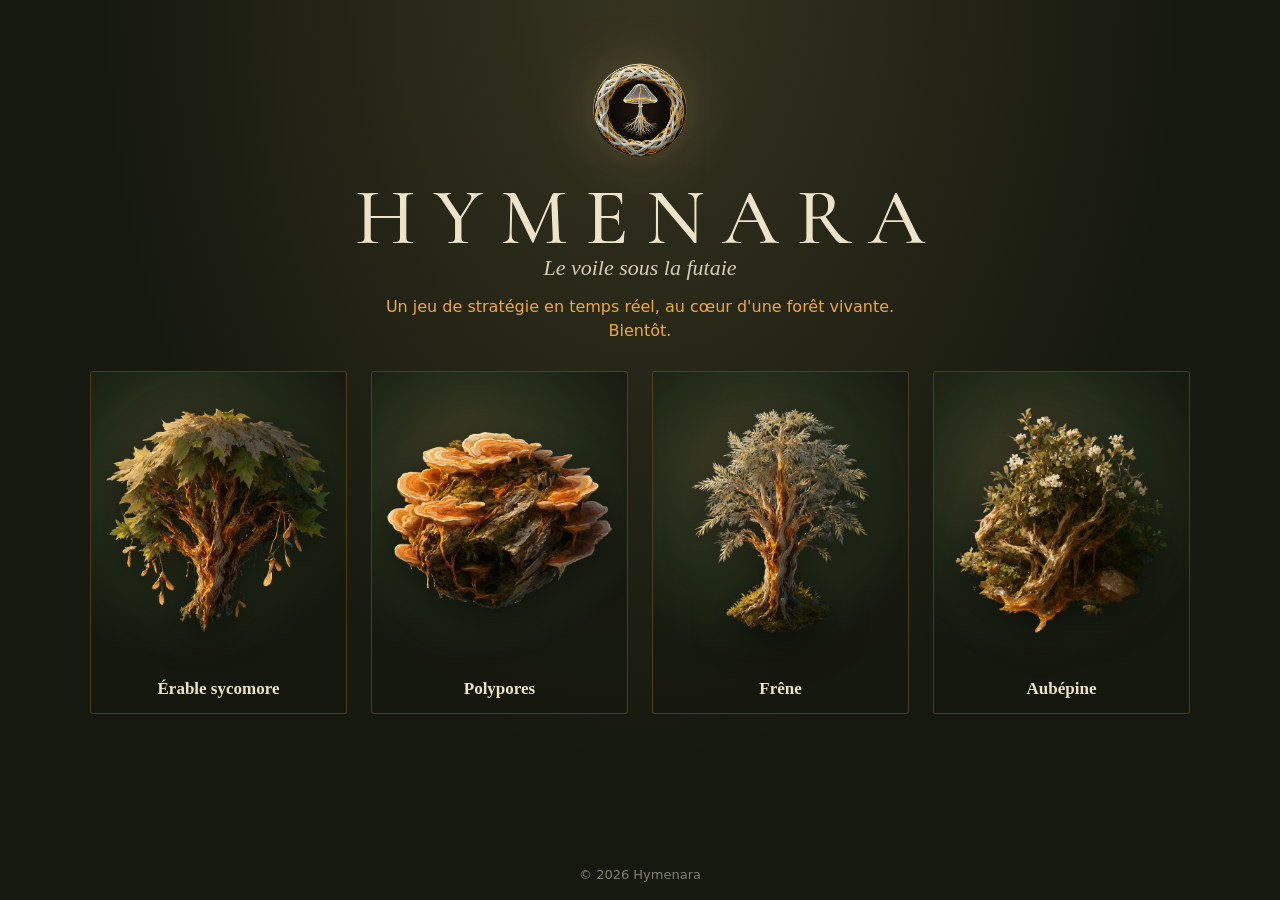
==== index.html @ d7a66ff8 "Page d'attente : 79d13f7" ====
<!doctype html><html lang="fr"><head><meta charset="utf-8" /><meta name="viewport" content="width=device-width, initial-scale=1" /><meta name="robots" content="noindex, nofollow" /><title>Hymenara</title><meta name="description" content="Hymenara, le voile sous la futaie. Bientôt." /><meta name="theme-color" content="#16190f" /><link rel="icon" type="image/png" href="favicon.png" /><link rel="apple-touch-icon" href="apple-touch-icon.png" /><link rel="stylesheet" href="style.css" /></head><body><main><img class="logo" src="sceau.webp" alt="" width="512" height="512" /><h1><img src="titre.svg" alt="Hymenara" /></h1><p class="tagline">Le voile sous la futaie</p><p class="pitch">Un jeu de stratégie en temps réel, au cœur d'une forêt vivante. Bientôt.</p><div class="cards" id="cards"></div></main><footer>© 2026 Hymenara</footer><script src="main.js" defer></script></body></html>
---- style.css ----
:root{--ombre:#16190f;--parchemin:#ede3c8;--ambre:#f0a83a;--carte:#16190fbf;--trait:#f0a83a40}*{box-sizing:border-box}html{color-scheme:dark}body{min-height:100vh;color:var(--parchemin);background:radial-gradient(ellipse at 50% 0%, #f6d58a24, transparent 60%), var(--ombre);flex-direction:column;margin:0;font:16px/1.5 system-ui,-apple-system,Segoe UI,sans-serif;display:flex}main{text-align:center;flex-direction:column;flex:1;align-items:center;gap:10px;padding:5vh 16px 32px;display:flex}.logo{filter:drop-shadow(0 0 28px #f6d58a33);width:clamp(88px,12vw,132px);height:auto}h1{margin:6px 0 0;line-height:0}h1 img{width:auto;max-width:100%;height:clamp(28px,5vw,50px)}.tagline{opacity:.88;margin:2px 0 0;font:italic 400 clamp(17px,2.2vw,22px)/1.2 Georgia,Times New Roman,serif}.pitch{max-width:34em;color:var(--ambre);margin:4px 0 18px}.cards{grid-template-columns:repeat(4,minmax(0,1fr));gap:24px;width:100%;max-width:1100px;display:grid}.card{aspect-ratio:3/4;perspective:1200px;cursor:pointer;color:inherit;font:inherit;background:0 0;border:0;padding:0;position:relative}.card:focus-visible{outline:2px solid var(--ambre);outline-offset:4px}.flip{transform-style:preserve-3d;transition:transform .9s cubic-bezier(.3,.1,.2,1);position:absolute;inset:0}.card.back .flip{transform:rotateY(180deg)}.face{backface-visibility:hidden;border:1px solid var(--trait);background:var(--carte);border-radius:3px;flex-direction:column;display:flex;position:absolute;inset:0;overflow:hidden}.face.b{transform:rotateY(180deg)}.face .img{background:radial-gradient(circle at 40% 35%,#f6d58a38,#34492a59 45%,#16190f00 75%);flex:1;place-items:center;display:grid}.face img{object-fit:contain;filter:drop-shadow(0 10px 18px #0000008c);width:88%;height:88%}.face .cap{padding:10px 14px 14px;font:600 17px/1.2 Georgia,serif}footer{text-align:center;opacity:.5;padding:16px;font-size:13px}@media (width<=900px){.cards{grid-template-columns:repeat(2,minmax(0,1fr));gap:16px}}@media (width<=380px){.cards{gap:10px}.face .cap{font-size:15px}}@media (prefers-reduced-motion:reduce){.flip{transition:none}.card.back .flip{transform:none}.face{backface-visibility:visible;transition:opacity .6s}.face.b{opacity:0;transform:none}.card.back .face.a{opacity:0}.card.back .face.b{opacity:1}}
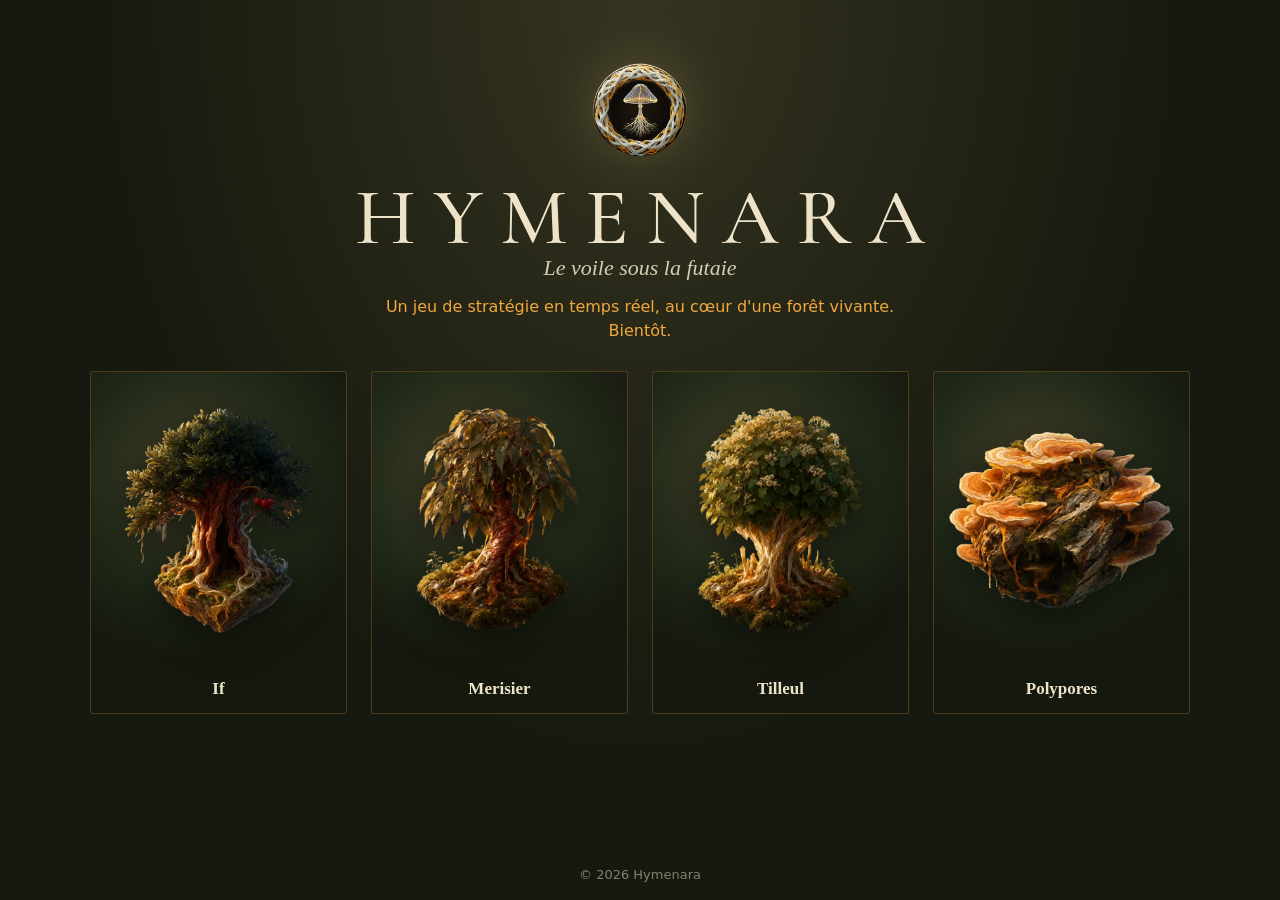
==== commit 2c759a68: "Page d'attente : 0affa9e" ====
--- a/index.html
+++ b/index.html
@@ -1 +1 @@
-<!doctype html><html lang="fr"><head><meta charset="utf-8" /><meta name="viewport" content="width=device-width, initial-scale=1" /><meta name="robots" content="noindex, nofollow" /><title>Hymenara</title><meta name="description" content="Hymenara, le voile sous la futaie. Bientôt." /><meta name="theme-color" content="#16190f" /><link rel="icon" type="image/png" href="favicon.png" /><link rel="apple-touch-icon" href="apple-touch-icon.png" /><link rel="stylesheet" href="style.css" /></head><body><main><img class="logo" src="sceau.webp" alt="" width="512" height="512" /><h1><img src="titre.svg" alt="Hymenara" /></h1><p class="tagline">Le voile sous la futaie</p><p class="pitch">Un jeu de stratégie en temps réel, au cœur d'une forêt vivante. Bientôt.</p><div class="cards" id="cards"></div></main><footer>© 2026 Hymenara</footer><script src="main.js" defer></script></body></html>+<!doctype html><html lang="fr"><head><meta charset="utf-8" /><meta name="viewport" content="width=device-width, initial-scale=1" /><meta name="robots" content="noindex, nofollow" /><title>Hymenara</title><meta name="description" content="Sous la futaie, un vieux cœur de bois choisit le voile qui portera la forêt jusqu'au prochain été. Tu es l'un d'eux : étends ton corps de mousse en mousse, vers la lumière." /><meta property="og:type" content="website" /><meta property="og:site_name" content="Hymenara" /><meta property="og:locale" content="fr_FR" /><meta property="og:url" content="https://hymenara.com/" /><meta property="og:title" content="Hymenara — Le voile sous la futaie" /><meta property="og:description" content="Sous la futaie, un vieux cœur de bois choisit le voile qui portera la forêt jusqu'au prochain été. Tu es l'un d'eux : étends ton corps de mousse en mousse, vers la lumière." /><meta property="og:image" content="https://hymenara.com/partage.jpg" /><meta property="og:image:type" content="image/jpeg" /><meta property="og:image:width" content="1200" /><meta property="og:image:height" content="630" /><meta property="og:image:alt" content="Le sceau d'Hymenara, son titre, et des essences de la futaie : chêne, digitales, girolles, if, fougère, merisier." /><meta name="twitter:card" content="summary_large_image" /><meta name="twitter:title" content="Hymenara — Le voile sous la futaie" /><meta name="twitter:description" content="Sous la futaie, un vieux cœur de bois choisit le voile qui portera la forêt jusqu'au prochain été. Tu es l'un d'eux : étends ton corps de mousse en mousse, vers la lumière." /><meta name="twitter:image" content="https://hymenara.com/partage.jpg" /><meta name="twitter:image:alt" content="Le sceau d'Hymenara, son titre, et des essences de la futaie." /><meta name="theme-color" content="#16190f" /><link rel="icon" type="image/png" href="favicon.png" /><link rel="apple-touch-icon" href="apple-touch-icon.png" /><link rel="stylesheet" href="style.css" /></head><body><main><img class="logo" src="sceau.webp" alt="" width="512" height="512" /><h1><img src="titre.svg" alt="Hymenara" /></h1><p class="tagline">Le voile sous la futaie</p><p class="pitch">Un jeu de stratégie en temps réel, au cœur d'une forêt vivante. Bientôt.</p><div class="cards" id="cards"></div></main><footer>© 2026 Hymenara</footer><script src="main.js" defer></script></body></html>
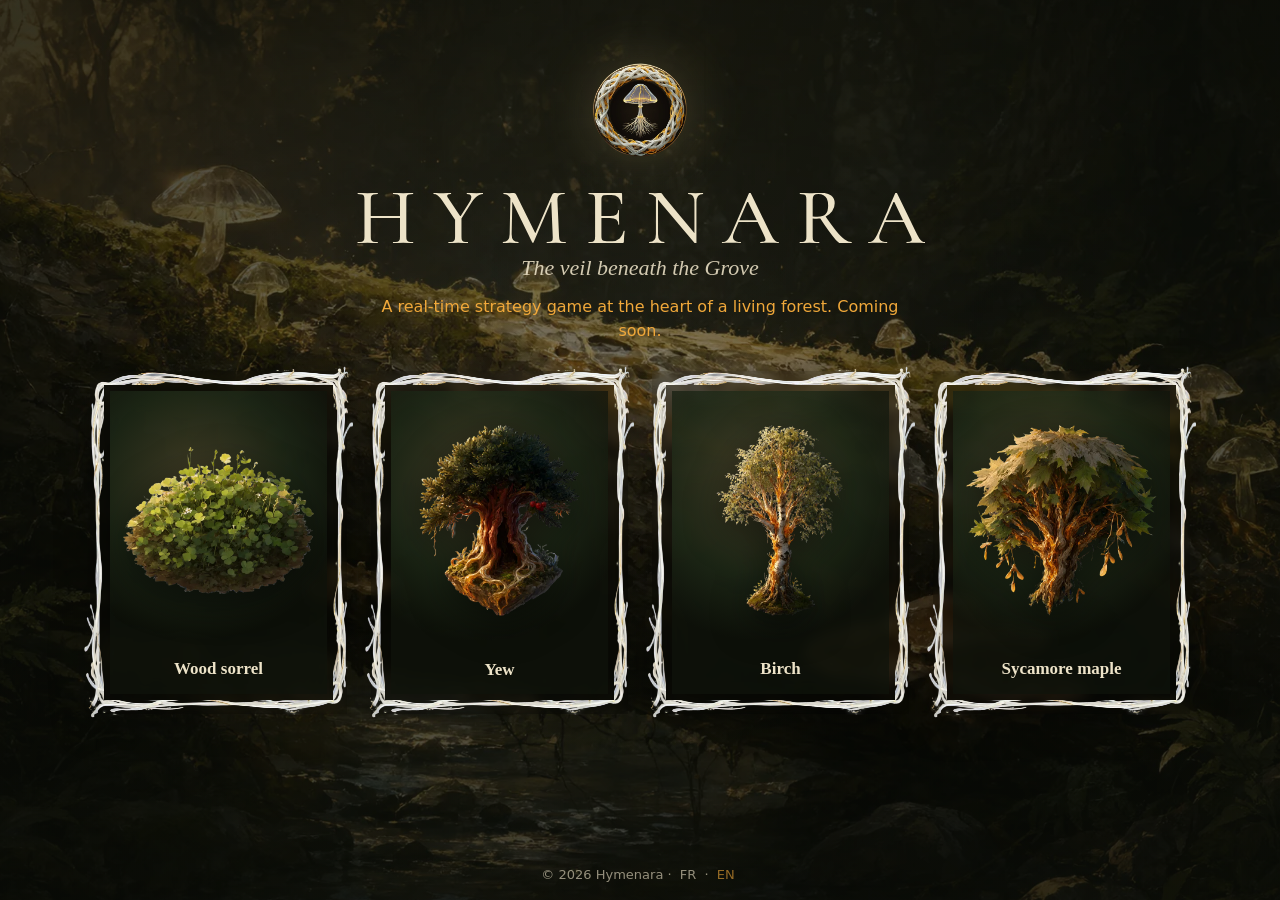
==== commit c6649fdf: "Page d'attente : 8dbc7fd" ====
--- a/index.html
+++ b/index.html
@@ -1 +1 @@
-<!doctype html><html lang="fr"><head><meta charset="utf-8" /><meta name="viewport" content="width=device-width, initial-scale=1" /><meta name="robots" content="noindex, nofollow" /><title>Hymenara</title><meta name="description" content="Sous la futaie, un vieux cœur de bois choisit le voile qui portera la forêt jusqu'au prochain été. Tu es l'un d'eux : étends ton corps de mousse en mousse, vers la lumière." /><meta property="og:type" content="website" /><meta property="og:site_name" content="Hymenara" /><meta property="og:locale" content="fr_FR" /><meta property="og:url" content="https://hymenara.com/" /><meta property="og:title" content="Hymenara — Le voile sous la futaie" /><meta property="og:description" content="Sous la futaie, un vieux cœur de bois choisit le voile qui portera la forêt jusqu'au prochain été. Tu es l'un d'eux : étends ton corps de mousse en mousse, vers la lumière." /><meta property="og:image" content="https://hymenara.com/partage.jpg" /><meta property="og:image:type" content="image/jpeg" /><meta property="og:image:width" content="1200" /><meta property="og:image:height" content="630" /><meta property="og:image:alt" content="Le sceau d'Hymenara, son titre, et des essences de la futaie : chêne, digitales, girolles, if, fougère, merisier." /><meta name="twitter:card" content="summary_large_image" /><meta name="twitter:title" content="Hymenara — Le voile sous la futaie" /><meta name="twitter:description" content="Sous la futaie, un vieux cœur de bois choisit le voile qui portera la forêt jusqu'au prochain été. Tu es l'un d'eux : étends ton corps de mousse en mousse, vers la lumière." /><meta name="twitter:image" content="https://hymenara.com/partage.jpg" /><meta name="twitter:image:alt" content="Le sceau d'Hymenara, son titre, et des essences de la futaie." /><meta name="theme-color" content="#16190f" /><link rel="icon" type="image/png" href="favicon.png" /><link rel="apple-touch-icon" href="apple-touch-icon.png" /><link rel="stylesheet" href="style.css" /></head><body><main><img class="logo" src="sceau.webp" alt="" width="512" height="512" /><h1><img src="titre.svg" alt="Hymenara" /></h1><p class="tagline">Le voile sous la futaie</p><p class="pitch">Un jeu de stratégie en temps réel, au cœur d'une forêt vivante. Bientôt.</p><div class="cards" id="cards"></div></main><footer>© 2026 Hymenara</footer><script src="main.js" defer></script></body></html>+<!doctype html><html lang="fr"><head><meta charset="utf-8" /><meta name="viewport" content="width=device-width, initial-scale=1" /><meta name="robots" content="noindex, nofollow" /><title>Hymenara</title><meta name="description" content="Sous la futaie, un vieux cœur de bois choisit le voile qui portera la forêt jusqu'au prochain été. Tu es l'un d'eux : étends ton corps de mousse en mousse, vers la lumière." /><meta property="og:type" content="website" /><meta property="og:site_name" content="Hymenara" /><meta property="og:locale" content="fr_FR" /><meta property="og:url" content="https://hymenara.com/" /><meta property="og:title" content="Hymenara — Le voile sous la futaie" /><meta property="og:description" content="Sous la futaie, un vieux cœur de bois choisit le voile qui portera la forêt jusqu'au prochain été. Tu es l'un d'eux : étends ton corps de mousse en mousse, vers la lumière." /><meta property="og:image" content="https://hymenara.com/partage.jpg" /><meta property="og:image:type" content="image/jpeg" /><meta property="og:image:width" content="1200" /><meta property="og:image:height" content="630" /><meta property="og:image:alt" content="Le sceau d'Hymenara, son titre, et des essences de la futaie : chêne, digitales, girolles, if, fougère, merisier." /><meta name="twitter:card" content="summary_large_image" /><meta name="twitter:title" content="Hymenara — Le voile sous la futaie" /><meta name="twitter:description" content="Sous la futaie, un vieux cœur de bois choisit le voile qui portera la forêt jusqu'au prochain été. Tu es l'un d'eux : étends ton corps de mousse en mousse, vers la lumière." /><meta name="twitter:image" content="https://hymenara.com/partage.jpg" /><meta name="twitter:image:alt" content="Le sceau d'Hymenara, son titre, et des essences de la futaie." /><meta name="theme-color" content="#16190f" /><link rel="icon" type="image/png" href="favicon.png" /><link rel="apple-touch-icon" href="apple-touch-icon.png" /><link rel="alternate" hreflang="fr" href="https://hymenara.com/" /><link rel="alternate" hreflang="en" href="https://hymenara.com/en/" /><link rel="stylesheet" href="style.css" /><script> (function () { var c = null; try { c = localStorage.getItem('hymenara.langue'); } catch (e) {} var l = c; if (!l) { var ls = navigator.languages && navigator.languages.length ? navigator.languages : [navigator.language || '']; for (var i = 0; i < ls.length && !l; i++) { var b = String(ls[i]).slice(0, 2).toLowerCase(); if (b === 'fr' || b === 'en') l = b; } } if ((l || 'en') === 'en') location.replace('en/'); })(); </script></head><body><img class="fond-fixe" id="fondFixe" alt="" /><canvas class="fond" id="fond"></canvas><main><img class="logo" src="sceau.webp" alt="" width="512" height="512" /><h1><img src="titre.svg" alt="Hymenara" /></h1><p class="tagline">Le voile sous la futaie</p><p class="pitch">Un jeu de stratégie en temps réel, au cœur d'une forêt vivante. Bientôt.</p><div class="cards" id="cards"></div></main><footer>© 2026 Hymenara · <nav class="langs"><a href="./" data-lang="fr" aria-current="page">FR</a> · <a href="en/" data-lang="en">EN</a></nav></footer><script type="module" src="main.js"></script></body></html>
--- a/style.css
+++ b/style.css
@@ -1 +1 @@
-:root{--ombre:#16190f;--parchemin:#ede3c8;--ambre:#f0a83a;--carte:#16190fbf;--trait:#f0a83a40}*{box-sizing:border-box}html{color-scheme:dark}body{min-height:100vh;color:var(--parchemin);background:radial-gradient(ellipse at 50% 0%, #f6d58a24, transparent 60%), var(--ombre);flex-direction:column;margin:0;font:16px/1.5 system-ui,-apple-system,Segoe UI,sans-serif;display:flex}main{text-align:center;flex-direction:column;flex:1;align-items:center;gap:10px;padding:5vh 16px 32px;display:flex}.logo{filter:drop-shadow(0 0 28px #f6d58a33);width:clamp(88px,12vw,132px);height:auto}h1{margin:6px 0 0;line-height:0}h1 img{width:auto;max-width:100%;height:clamp(28px,5vw,50px)}.tagline{opacity:.88;margin:2px 0 0;font:italic 400 clamp(17px,2.2vw,22px)/1.2 Georgia,Times New Roman,serif}.pitch{max-width:34em;color:var(--ambre);margin:4px 0 18px}.cards{grid-template-columns:repeat(4,minmax(0,1fr));gap:24px;width:100%;max-width:1100px;display:grid}.card{aspect-ratio:3/4;perspective:1200px;cursor:pointer;color:inherit;font:inherit;background:0 0;border:0;padding:0;position:relative}.card:focus-visible{outline:2px solid var(--ambre);outline-offset:4px}.flip{transform-style:preserve-3d;transition:transform .9s cubic-bezier(.3,.1,.2,1);position:absolute;inset:0}.card.back .flip{transform:rotateY(180deg)}.face{backface-visibility:hidden;border:1px solid var(--trait);background:var(--carte);border-radius:3px;flex-direction:column;display:flex;position:absolute;inset:0;overflow:hidden}.face.b{transform:rotateY(180deg)}.face .img{background:radial-gradient(circle at 40% 35%,#f6d58a38,#34492a59 45%,#16190f00 75%);flex:1;place-items:center;display:grid}.face img{object-fit:contain;filter:drop-shadow(0 10px 18px #0000008c);width:88%;height:88%}.face .cap{padding:10px 14px 14px;font:600 17px/1.2 Georgia,serif}footer{text-align:center;opacity:.5;padding:16px;font-size:13px}@media (width<=900px){.cards{grid-template-columns:repeat(2,minmax(0,1fr));gap:16px}}@media (width<=380px){.cards{gap:10px}.face .cap{font-size:15px}}@media (prefers-reduced-motion:reduce){.flip{transition:none}.card.back .flip{transform:none}.face{backface-visibility:visible;transition:opacity .6s}.face.b{opacity:0;transform:none}.card.back .face.a{opacity:0}.card.back .face.b{opacity:1}}+:root{--ombre:#16190f;--parchemin:#ede3c8;--ambre:#f0a83a;--carte:#16190fbf;--trait:#f0a83a40}*{box-sizing:border-box}html{color-scheme:dark}body{min-height:100vh;color:var(--parchemin);background:var(--ombre);flex-direction:column;margin:0;font:16px/1.5 system-ui,-apple-system,Segoe UI,sans-serif;display:flex}.fond-fixe,.fond{z-index:-2;width:100%;height:100%;position:fixed;inset:0}.fond-fixe{object-fit:cover}.fond{opacity:0;transition:opacity 1.2s}.fond.on{opacity:1}body:before{content:"";z-index:-1;pointer-events:none;background:radial-gradient(70% 60% at 50% 45%,#0a0c0773,#0a0c07d1),radial-gradient(at 50% 0,#f6d58a1f,#0000 60%);position:fixed;inset:0}main{text-align:center;flex-direction:column;flex:1;align-items:center;gap:10px;padding:5vh 16px 32px;display:flex}.logo{filter:drop-shadow(0 0 28px #f6d58a33);width:clamp(88px,12vw,132px);height:auto}h1{margin:6px 0 0;line-height:0}h1 img{width:auto;max-width:100%;height:clamp(28px,5vw,50px)}.tagline{opacity:.88;margin:2px 0 0;font:italic 400 clamp(17px,2.2vw,22px)/1.2 Georgia,Times New Roman,serif}.pitch{max-width:34em;color:var(--ambre);margin:4px 0 18px}.cards{grid-template-columns:repeat(4,minmax(0,1fr));gap:24px;width:100%;max-width:1100px;display:grid}.card{aspect-ratio:3/4;perspective:1200px;cursor:pointer;color:inherit;font:inherit;background:0 0;border:0;padding:0;position:relative}.card:focus-visible{outline:2px solid var(--ambre);outline-offset:4px}.flip{transform-style:preserve-3d;transition:transform .9s cubic-bezier(.3,.1,.2,1);position:absolute;inset:0}.card.back .flip{transform:rotateY(180deg)}.face{backface-visibility:hidden;backdrop-filter:blur(6px);filter:drop-shadow(0 8px 18px #0000008c);background:#10140cb8 padding-box padding-box;border:20px solid #0000;border-image:url(cadre.webp) 70/20px/6px;flex-direction:column;display:flex;position:absolute;inset:0}.face.b{transform:rotateY(180deg)}.face .img{background:radial-gradient(circle at 40% 35%,#f6d58a38,#34492a59 45%,#16190f00 75%);flex:1;place-items:center;display:grid}.face img{object-fit:contain;filter:drop-shadow(0 10px 18px #0000008c);width:88%;height:88%}.face .cap{padding:10px 14px 14px;font:600 17px/1.2 Georgia,serif}footer{text-align:center;opacity:.6;padding:16px;font-size:13px}.langs{display:inline}.langs a{color:inherit;padding:2px 4px;text-decoration:none}.langs a[aria-current]{color:var(--ambre)}.langs a:hover{text-decoration:underline}@media (width<=900px){.cards{grid-template-columns:repeat(2,minmax(0,1fr));gap:16px}}@media (width<=380px){.cards{gap:10px}.face .cap{font-size:15px}}@media (prefers-reduced-motion:reduce){.flip{transition:none}.card.back .flip{transform:none}.face{backface-visibility:visible;transition:opacity .6s}.face.b{opacity:0;transform:none}.card.back .face.a{opacity:0}.card.back .face.b{opacity:1}}
